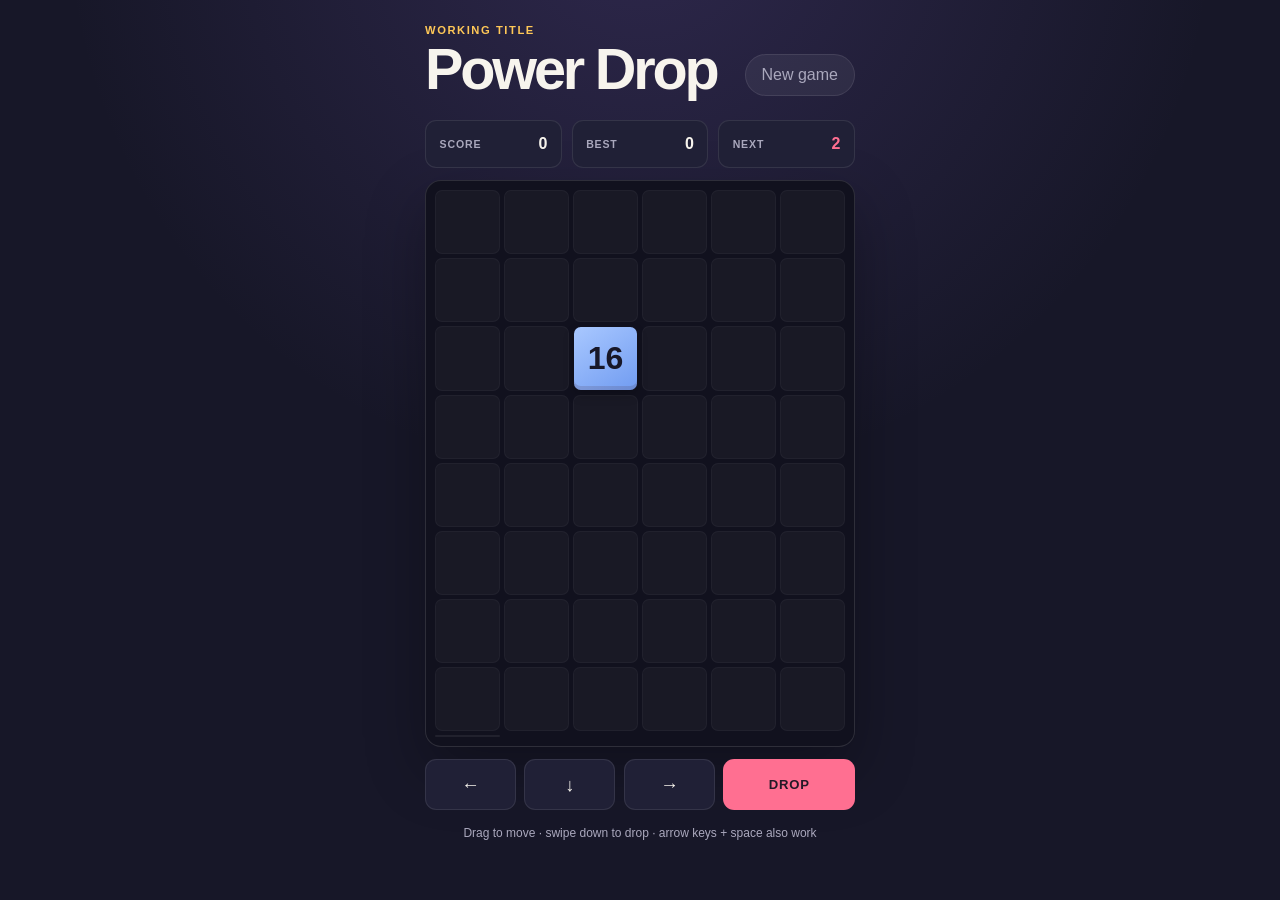
==== power-drop/index.html @ d5057af3 "Publish Power Drop game" ====
<!doctype html>
<html lang="en">
  <head>
    <meta charset="UTF-8" />
    <meta name="viewport" content="width=device-width, initial-scale=1.0, viewport-fit=cover" />
    <meta name="theme-color" content="#171728" />
    <meta name="description" content="A falling-number puzzle game with cascading merges." />
    <meta name="apple-mobile-web-app-capable" content="yes" />
    <meta name="apple-mobile-web-app-status-bar-style" content="black-translucent" />
    <meta name="apple-mobile-web-app-title" content="Power Drop" />
    <link rel="icon" href="/power-drop/favicon.ico" sizes="48x48" />
    <link rel="icon" href="/power-drop/icon.svg" type="image/svg+xml" />
    <link rel="apple-touch-icon" href="/power-drop/apple-touch-icon-180x180.png" />
    <title>Power Drop</title>
    <script type="module" crossorigin src="/power-drop/assets/index-DMX69eRk.js"></script>
    <link rel="stylesheet" crossorigin href="/power-drop/assets/index-l45l0Gf4.css">
  <link rel="manifest" href="/power-drop/manifest.webmanifest"></head>
  <body>
    <div id="root"></div>
  </body>
</html>
---- power-drop/assets/index-l45l0Gf4.css ----
:root{color:#f7f4ed;font-synthesis:none;text-rendering:optimizelegibility;--ink:#f7f4ed;--muted:#aaa8bd;--panel:#202036;--line:#ffffff17;--pink:#ff6f91;--yellow:#ffc857;background:#171728;font-family:Inter,ui-sans-serif,-apple-system,BlinkMacSystemFont,Segoe UI,sans-serif}*{box-sizing:border-box}html{background:#171728;min-width:320px;min-height:100%}body{background:radial-gradient(circle at 50% -10%,#765cbe3d,#0000 36rem),#171728;min-width:320px;min-height:100svh;margin:0}button{font:inherit}.app-shell{width:min(100% - 2rem,430px);padding:max(1.5rem, env(safe-area-inset-top)) 0 max(1.5rem, env(safe-area-inset-bottom));margin:0 auto}.game-header{justify-content:space-between;align-items:flex-end;gap:1rem;margin-bottom:1.5rem;display:flex}.eyebrow{color:var(--yellow);letter-spacing:.14em;text-transform:uppercase;margin:0 0 .35rem;font-size:.7rem;font-weight:800}h1{letter-spacing:-.055em;margin:0;font-size:clamp(2.2rem,11vw,3.6rem);line-height:.95}.game-header button{color:var(--muted);border:1px solid var(--line);cursor:pointer;background:#ffffff0f;border-radius:999px;padding:.7rem 1rem}.game-header button:hover,.game-header button:focus-visible{color:var(--ink);border-color:#ffffff40}.game-stats{grid-template-columns:repeat(3,1fr);gap:.6rem;margin-bottom:.75rem;display:grid}.game-stats>div{background:var(--panel);border:1px solid var(--line);border-radius:.7rem;justify-content:space-between;align-items:center;min-height:3rem;padding:.7rem .85rem;display:flex}.game-stats span{color:var(--muted);letter-spacing:.08em;text-transform:uppercase;font-size:.66rem;font-weight:750}.game-stats strong{font-size:1rem}.next-tile strong{color:var(--pink)}.board-wrap{background:#11111e;border:1px solid #ffffff1f;border-radius:1rem;padding:.55rem;box-shadow:0 24px 60px #0000004d}.game-board{--gap:4px;grid-template-columns:repeat(var(--columns), minmax(0, 1fr));grid-template-rows:repeat(var(--rows), minmax(0, 1fr));gap:var(--gap);aspect-ratio:3/4;touch-action:none;-webkit-user-select:none;user-select:none;width:100%;display:grid;position:relative}.board-cell{background:#ffffff09;border:1px solid #ffffff09;border-radius:.45rem;min-width:0}.number-tile{z-index:1;color:#231b2d;border-radius:.42rem;place-items:center;width:calc(100% - 2px);min-width:0;margin:1px;font-size:clamp(1.15rem,7vw,2rem);font-weight:850;line-height:1;animation:.15s ease-out tile-arrive;display:grid;overflow:hidden;box-shadow:inset 0 -4px #45253429,0 5px 12px #0003}.tile-2{background:linear-gradient(145deg, #ff9aaf, var(--pink))}.tile-4{color:#2b2315;background:linear-gradient(145deg, #ffdc83, var(--yellow))}.tile-8{color:#1c2630;background:linear-gradient(145deg,#83e6d4,#35c7b0)}.tile-16{color:#171728;background:linear-gradient(145deg,#a9c8ff,#719cf1)}.tile-32{background:linear-gradient(145deg,#c6a7ff,#9870ea)}.tile-64{background:linear-gradient(145deg,#ff9dcf,#e865aa)}.tile-128{color:#302013;background:linear-gradient(145deg,#ffb978,#ef814f);font-size:clamp(.95rem,5.5vw,1.65rem)}.tile-256{background:linear-gradient(145deg,#ff918c,#e45462);font-size:clamp(.95rem,5.5vw,1.65rem)}.tile-512{background:linear-gradient(145deg,#7c9dff,#526ed2);font-size:clamp(.95rem,5.5vw,1.65rem)}.tile-1024{background:linear-gradient(145deg,#b68cff,#774fc7);font-size:clamp(.75rem,4.7vw,1.35rem)}.tile-2048{color:#302409;background:linear-gradient(145deg,#ffe68a,#e9b938);font-size:clamp(.75rem,4.7vw,1.35rem);box-shadow:inset 0 -4px #4525341f,0 0 22px #ffc8577a}.number-tile:not(.tile-2):not(.tile-4):not(.tile-8):not(.tile-16):not(.tile-32):not(.tile-64){background:linear-gradient(145deg,#f7f4ed,#c9c4d6)}.active-tile{z-index:2}.settled-tile{z-index:1;animation-name:tile-settle;animation-duration:.26s}.game-board[data-cascade=true] .settled-tile{animation-name:cascade-settle;animation-duration:.44s;animation-timing-function:cubic-bezier(.2,.75,.25,1)}.game-over{z-index:5;text-align:center;-webkit-backdrop-filter:blur(5px);backdrop-filter:blur(5px);background:#11111ee6;border-radius:.65rem;grid-area:1/1/-1/-1;place-content:center;justify-items:center;padding:2rem;display:grid}.game-over p{color:var(--pink);letter-spacing:.12em;text-transform:uppercase;margin:0 0 .35rem;font-size:.7rem;font-weight:800}.game-over h2{margin:0 0 1.2rem;font-size:2rem}.win-screen{background:#201536ad}.win-screen p{color:var(--yellow);font-size:1rem}.game-over button,.game-controls button{color:var(--ink);background:var(--panel);border:1px solid var(--line);cursor:pointer}.game-over button{border-radius:999px;padding:.75rem 1.1rem}.game-controls{grid-template-columns:repeat(3,1fr) 1.45fr;gap:.55rem;margin-top:.75rem;display:grid}.game-controls button{touch-action:manipulation;border-radius:.7rem;min-height:3.2rem;font-size:1.15rem;font-weight:800}.game-controls .drop-control{color:#251926;background:var(--pink);text-transform:uppercase;letter-spacing:.06em;border-color:#0000;font-size:.82rem}.game-controls button:hover,.game-controls button:focus-visible,.game-over button:hover,.game-over button:focus-visible{border-color:var(--yellow)}:focus-visible{outline:2px solid var(--yellow);outline-offset:2px}.prototype-note{color:var(--muted);text-align:center;margin:1rem 0 0;font-size:.75rem}@keyframes tile-arrive{0%{opacity:.55;transform:scale(.82)}to{opacity:1;transform:scale(1)}}@keyframes tile-settle{0%{opacity:.55;transform:translateY(-12%)scale(.88)}70%{opacity:1;transform:translateY(0)scale(1.04)}to{opacity:1;transform:translateY(0)scale(1)}}@keyframes cascade-settle{0%{opacity:.25;transform:translateY(-32%)scale(.68)}58%{opacity:1;transform:translateY(0)scale(1.08)}to{opacity:1;transform:translateY(0)scale(1)}}@media (width<=390px){.app-shell{width:min(100% - 1.25rem,430px)}.game-header{margin-bottom:1rem}.game-header button{padding-inline:.8rem;font-size:.8rem}.game-stats{gap:.4rem}.game-stats>div{padding-inline:.65rem}}@media (height<=760px) and (orientation:landscape){.app-shell{width:min(100% - 2rem,360px);padding-block:1rem}.game-header{margin-bottom:.75rem}.prototype-note{display:none}}@media (prefers-reduced-motion:reduce){*,:before,:after{scroll-behavior:auto!important}.number-tile{animation:none}}
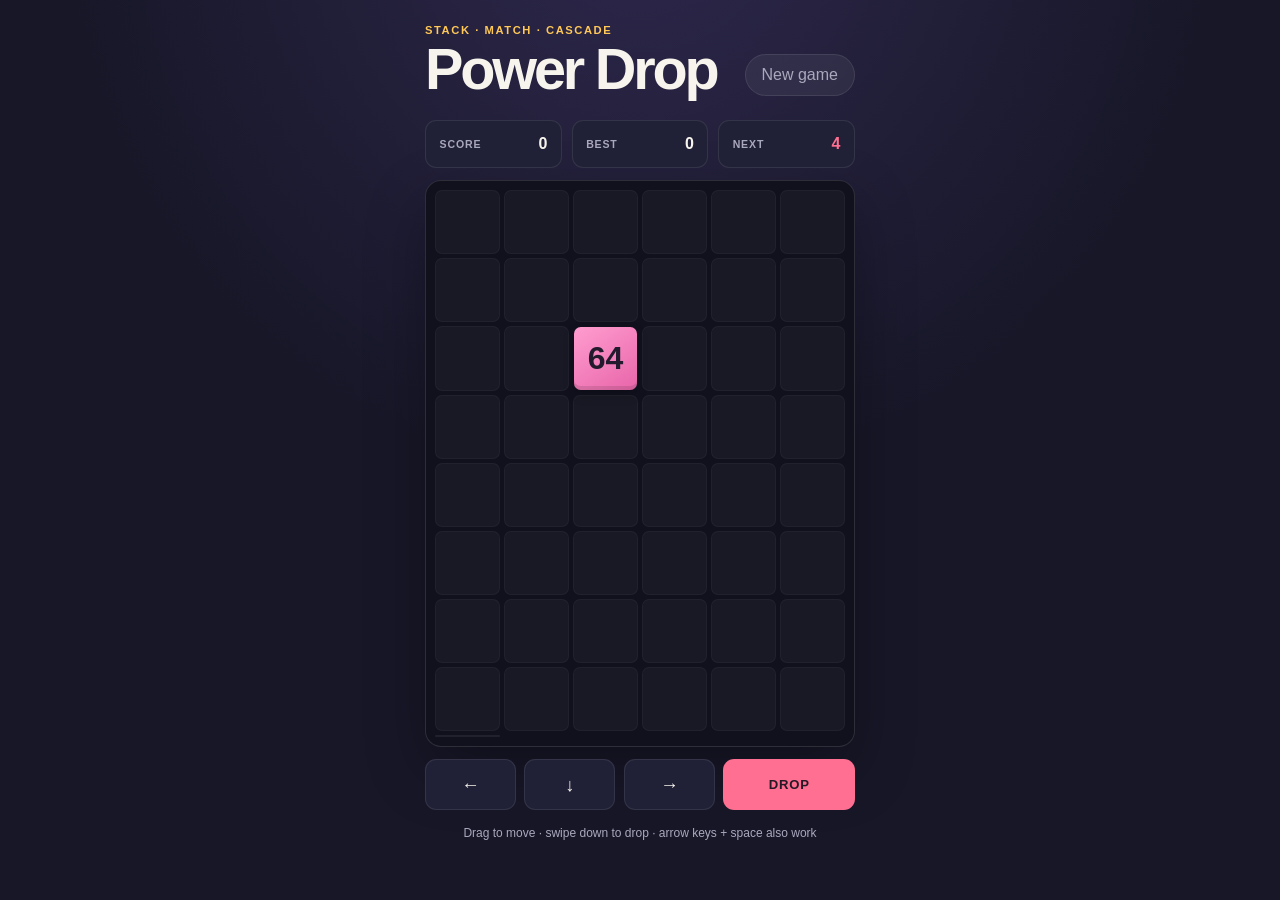
==== commit 77146f27: "Deploy updated Power Drop build" ====
--- a/power-drop/index.html
+++ b/power-drop/index.html
@@ -12,8 +12,8 @@
     <link rel="icon" href="/power-drop/icon.svg" type="image/svg+xml" />
     <link rel="apple-touch-icon" href="/power-drop/apple-touch-icon-180x180.png" />
     <title>Power Drop</title>
-    <script type="module" crossorigin src="/power-drop/assets/index-DMX69eRk.js"></script>
-    <link rel="stylesheet" crossorigin href="/power-drop/assets/index-l45l0Gf4.css">
+    <script type="module" crossorigin src="/power-drop/assets/index-DZmXVga7.js"></script>
+    <link rel="stylesheet" crossorigin href="/power-drop/assets/index-ymV2lhEJ.css">
   <link rel="manifest" href="/power-drop/manifest.webmanifest"></head>
   <body>
     <div id="root"></div>
--- a/power-drop/assets/index-ymV2lhEJ.css
+++ b/power-drop/assets/index-ymV2lhEJ.css
@@ -0,0 +1 @@
+:root{color:#f7f4ed;font-synthesis:none;text-rendering:optimizelegibility;--ink:#f7f4ed;--muted:#aaa8bd;--panel:#202036;--line:#ffffff17;--pink:#ff6f91;--yellow:#ffc857;background:#171728;font-family:Inter,ui-sans-serif,-apple-system,BlinkMacSystemFont,Segoe UI,sans-serif}*{box-sizing:border-box}html{background:#171728;min-width:320px;min-height:100%}body{background:radial-gradient(circle at 50% -10%,#765cbe3d,#0000 36rem),#171728;min-width:320px;min-height:100svh;margin:0}button{font:inherit}.app-shell{width:min(100% - 2rem,430px);padding:max(1.5rem, env(safe-area-inset-top)) 0 max(1.5rem, env(safe-area-inset-bottom));margin:0 auto}.game-header{justify-content:space-between;align-items:flex-end;gap:1rem;margin-bottom:1.5rem;display:flex}.eyebrow{color:var(--yellow);letter-spacing:.14em;text-transform:uppercase;margin:0 0 .35rem;font-size:.7rem;font-weight:800}h1{letter-spacing:-.055em;margin:0;font-size:clamp(2.2rem,11vw,3.6rem);line-height:.95}.game-header button{color:var(--muted);border:1px solid var(--line);cursor:pointer;background:#ffffff0f;border-radius:999px;padding:.7rem 1rem}.game-header button:hover,.game-header button:focus-visible{color:var(--ink);border-color:#ffffff40}.game-stats{grid-template-columns:repeat(3,1fr);gap:.6rem;margin-bottom:.75rem;display:grid}.game-stats>div{background:var(--panel);border:1px solid var(--line);border-radius:.7rem;justify-content:space-between;align-items:center;min-height:3rem;padding:.7rem .85rem;display:flex}.game-stats span{color:var(--muted);letter-spacing:.08em;text-transform:uppercase;font-size:.66rem;font-weight:750}.game-stats strong{font-size:1rem}.next-tile strong{color:var(--pink)}.board-wrap{background:#11111e;border:1px solid #ffffff1f;border-radius:1rem;padding:.55rem;box-shadow:0 24px 60px #0000004d}.game-board{--gap:4px;grid-template-columns:repeat(var(--columns), minmax(0, 1fr));grid-template-rows:repeat(var(--rows), minmax(0, 1fr));gap:var(--gap);aspect-ratio:3/4;touch-action:none;-webkit-user-select:none;user-select:none;width:100%;display:grid;position:relative}.board-cell{background:#ffffff09;border:1px solid #ffffff09;border-radius:.45rem;min-width:0}.number-tile{z-index:1;color:#231b2d;background:linear-gradient(145deg,#f7f4ed,#c9c4d6);border-radius:.42rem;place-items:center;width:calc(100% - 2px);min-width:0;margin:1px;font-size:clamp(1.15rem,7vw,2rem);font-weight:850;line-height:1;animation:.15s ease-out tile-arrive;display:grid;overflow:hidden;box-shadow:inset 0 -4px #45253429,0 5px 12px #0003}.tile-2{background:linear-gradient(145deg, #ff9aaf, var(--pink))}.tile-4{color:#2b2315;background:linear-gradient(145deg, #ffdc83, var(--yellow))}.tile-8{color:#1c2630;background:linear-gradient(145deg,#83e6d4,#35c7b0)}.tile-16{color:#171728;background:linear-gradient(145deg,#a9c8ff,#719cf1)}.tile-32{background:linear-gradient(145deg,#c6a7ff,#9870ea)}.tile-64{background:linear-gradient(145deg,#ff9dcf,#e865aa)}.tile-128{color:#302013;background:linear-gradient(145deg,#ffb978,#ef814f);font-size:clamp(.95rem,5.5vw,1.65rem)}.tile-256{background:linear-gradient(145deg,#ff918c,#e45462);font-size:clamp(.95rem,5.5vw,1.65rem)}.tile-512{background:linear-gradient(145deg,#7c9dff,#526ed2);font-size:clamp(.95rem,5.5vw,1.65rem)}.tile-1024{background:linear-gradient(145deg,#b68cff,#774fc7);font-size:clamp(.75rem,4.7vw,1.35rem)}.tile-2048{color:#302409;background:linear-gradient(145deg,#ffe68a,#e9b938);font-size:clamp(.75rem,4.7vw,1.35rem);box-shadow:inset 0 -4px #4525341f,0 0 22px #ffc8577a}.active-tile{z-index:2}.settled-tile{z-index:1;animation-name:tile-settle;animation-duration:.26s}.game-board[data-cascade=true] .settled-tile{animation-name:cascade-settle;animation-duration:.44s;animation-timing-function:cubic-bezier(.2,.75,.25,1)}.game-over{z-index:5;text-align:center;-webkit-backdrop-filter:blur(5px);backdrop-filter:blur(5px);background:#11111ee6;border-radius:.65rem;grid-area:1/1/-1/-1;place-content:center;justify-items:center;padding:2rem;display:grid}.game-over p{color:var(--pink);letter-spacing:.12em;text-transform:uppercase;margin:0 0 .35rem;font-size:.7rem;font-weight:800}.game-over h2{margin:0 0 1.2rem;font-size:2rem}.win-screen{-webkit-backdrop-filter:none;backdrop-filter:none;background:#20153661}.win-screen p{color:var(--yellow);font-size:1rem}.game-over button,.game-controls button{color:var(--ink);background:var(--panel);border:1px solid var(--line);cursor:pointer}.game-over button{border-radius:999px;padding:.75rem 1.1rem}.game-controls{grid-template-columns:repeat(3,1fr) 1.45fr;gap:.55rem;margin-top:.75rem;display:grid}.game-controls button{touch-action:manipulation;border-radius:.7rem;min-height:3.2rem;font-size:1.15rem;font-weight:800}.game-controls .drop-control{color:#251926;background:var(--pink);text-transform:uppercase;letter-spacing:.06em;border-color:#0000;font-size:.82rem}.game-controls button:hover,.game-controls button:focus-visible,.game-over button:hover,.game-over button:focus-visible{border-color:var(--yellow)}:focus-visible{outline:2px solid var(--yellow);outline-offset:2px}.prototype-note{color:var(--muted);text-align:center;margin:1rem 0 0;font-size:.75rem}@keyframes tile-arrive{0%{opacity:.55;transform:scale(.82)}to{opacity:1;transform:scale(1)}}@keyframes tile-settle{0%{opacity:.55;transform:translateY(-12%)scale(.88)}70%{opacity:1;transform:translateY(0)scale(1.04)}to{opacity:1;transform:translateY(0)scale(1)}}@keyframes cascade-settle{0%{opacity:.25;transform:translateY(-32%)scale(.68)}58%{opacity:1;transform:translateY(0)scale(1.08)}to{opacity:1;transform:translateY(0)scale(1)}}@media (width<=390px){.app-shell{width:min(100% - 1.25rem,430px)}.game-header{margin-bottom:1rem}.game-header button{padding-inline:.8rem;font-size:.8rem}.game-stats{gap:.4rem}.game-stats>div{padding-inline:.65rem}}@media (height<=760px) and (orientation:landscape){.app-shell{width:min(100% - 2rem,360px);padding-block:1rem}.game-header{margin-bottom:.75rem}.prototype-note{display:none}}@media (prefers-reduced-motion:reduce){*,:before,:after{scroll-behavior:auto!important}.number-tile{animation:none}}
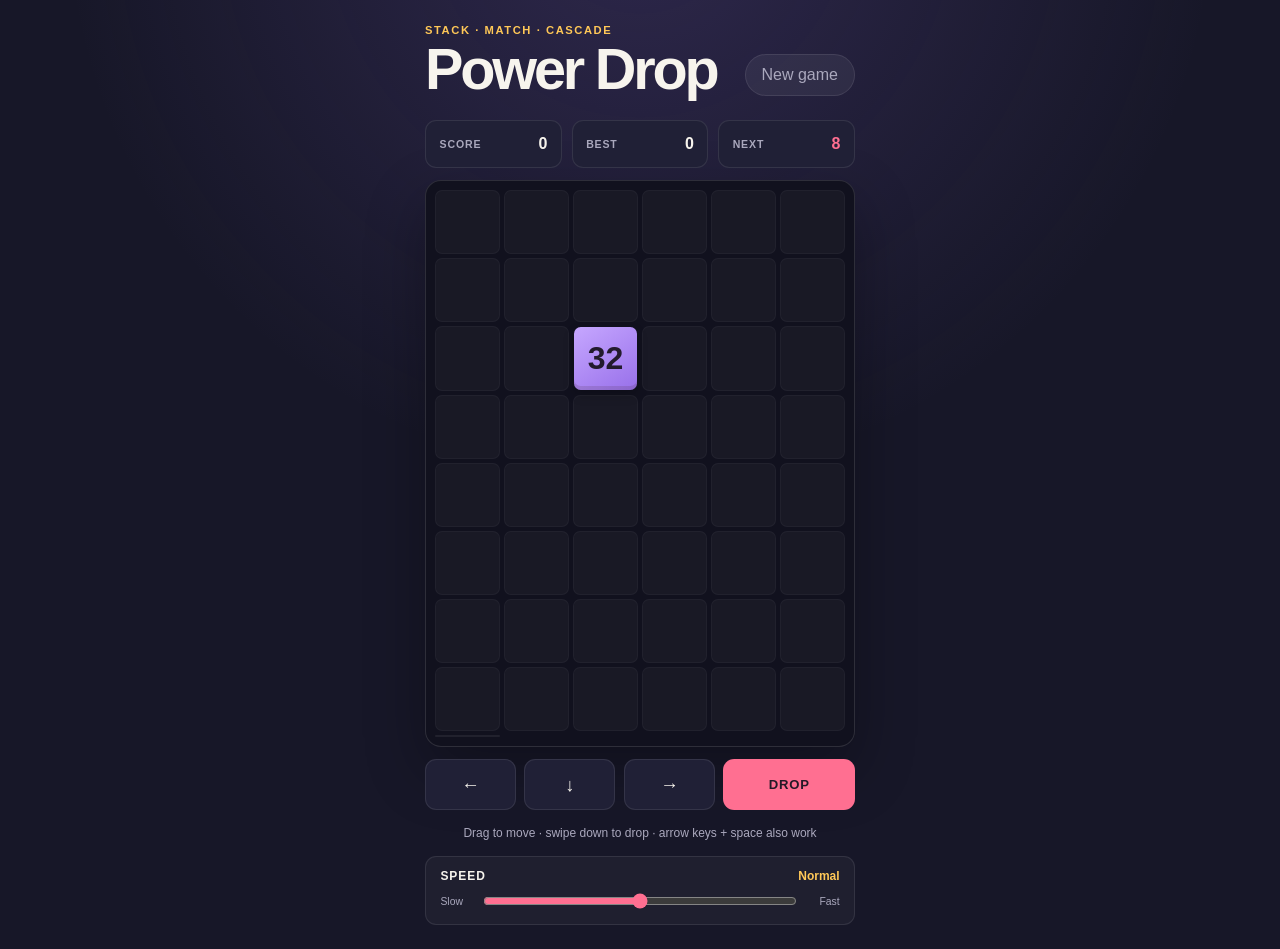
==== commit 7942574d: "Deploy Power Drop speed control" ====
--- a/power-drop/index.html
+++ b/power-drop/index.html
@@ -12,8 +12,8 @@
     <link rel="icon" href="/power-drop/icon.svg" type="image/svg+xml" />
     <link rel="apple-touch-icon" href="/power-drop/apple-touch-icon-180x180.png" />
     <title>Power Drop</title>
-    <script type="module" crossorigin src="/power-drop/assets/index-DZmXVga7.js"></script>
-    <link rel="stylesheet" crossorigin href="/power-drop/assets/index-ymV2lhEJ.css">
+    <script type="module" crossorigin src="/power-drop/assets/index-BVVhPke5.js"></script>
+    <link rel="stylesheet" crossorigin href="/power-drop/assets/index-CLL1RerO.css">
   <link rel="manifest" href="/power-drop/manifest.webmanifest"></head>
   <body>
     <div id="root"></div>
--- a/power-drop/assets/index-CLL1RerO.css
+++ b/power-drop/assets/index-CLL1RerO.css
@@ -0,0 +1 @@
+:root{color:#f7f4ed;font-synthesis:none;text-rendering:optimizelegibility;--ink:#f7f4ed;--muted:#aaa8bd;--panel:#202036;--line:#ffffff17;--pink:#ff6f91;--yellow:#ffc857;background:#171728;font-family:Inter,ui-sans-serif,-apple-system,BlinkMacSystemFont,Segoe UI,sans-serif}*{box-sizing:border-box}html{background:#171728;min-width:320px;min-height:100%}body{background:radial-gradient(circle at 50% -10%,#765cbe3d,#0000 36rem),#171728;min-width:320px;min-height:100svh;margin:0}button{font:inherit}.app-shell{width:min(100% - 2rem,430px);padding:max(1.5rem, env(safe-area-inset-top)) 0 max(1.5rem, env(safe-area-inset-bottom));margin:0 auto}.game-header{justify-content:space-between;align-items:flex-end;gap:1rem;margin-bottom:1.5rem;display:flex}.eyebrow{color:var(--yellow);letter-spacing:.14em;text-transform:uppercase;margin:0 0 .35rem;font-size:.7rem;font-weight:800}h1{letter-spacing:-.055em;margin:0;font-size:clamp(2.2rem,11vw,3.6rem);line-height:.95}.game-header button{color:var(--muted);border:1px solid var(--line);cursor:pointer;background:#ffffff0f;border-radius:999px;padding:.7rem 1rem}.game-header button:hover,.game-header button:focus-visible{color:var(--ink);border-color:#ffffff40}.game-stats{grid-template-columns:repeat(3,1fr);gap:.6rem;margin-bottom:.75rem;display:grid}.game-stats>div{background:var(--panel);border:1px solid var(--line);border-radius:.7rem;justify-content:space-between;align-items:center;min-height:3rem;padding:.7rem .85rem;display:flex}.game-stats span{color:var(--muted);letter-spacing:.08em;text-transform:uppercase;font-size:.66rem;font-weight:750}.game-stats strong{font-size:1rem}.next-tile strong{color:var(--pink)}.board-wrap{background:#11111e;border:1px solid #ffffff1f;border-radius:1rem;padding:.55rem;box-shadow:0 24px 60px #0000004d}.game-board{--gap:4px;grid-template-columns:repeat(var(--columns), minmax(0, 1fr));grid-template-rows:repeat(var(--rows), minmax(0, 1fr));gap:var(--gap);aspect-ratio:3/4;touch-action:none;-webkit-user-select:none;user-select:none;width:100%;display:grid;position:relative}.board-cell{background:#ffffff09;border:1px solid #ffffff09;border-radius:.45rem;min-width:0}.number-tile{z-index:1;color:#231b2d;background:linear-gradient(145deg,#f7f4ed,#c9c4d6);border-radius:.42rem;place-items:center;width:calc(100% - 2px);min-width:0;margin:1px;font-size:clamp(1.15rem,7vw,2rem);font-weight:850;line-height:1;animation:.15s ease-out tile-arrive;display:grid;overflow:hidden;box-shadow:inset 0 -4px #45253429,0 5px 12px #0003}.tile-2{background:linear-gradient(145deg, #ff9aaf, var(--pink))}.tile-4{color:#2b2315;background:linear-gradient(145deg, #ffdc83, var(--yellow))}.tile-8{color:#1c2630;background:linear-gradient(145deg,#83e6d4,#35c7b0)}.tile-16{color:#171728;background:linear-gradient(145deg,#a9c8ff,#719cf1)}.tile-32{background:linear-gradient(145deg,#c6a7ff,#9870ea)}.tile-64{background:linear-gradient(145deg,#ff9dcf,#e865aa)}.tile-128{color:#302013;background:linear-gradient(145deg,#ffb978,#ef814f);font-size:clamp(.95rem,5.5vw,1.65rem)}.tile-256{background:linear-gradient(145deg,#ff918c,#e45462);font-size:clamp(.95rem,5.5vw,1.65rem)}.tile-512{background:linear-gradient(145deg,#7c9dff,#526ed2);font-size:clamp(.95rem,5.5vw,1.65rem)}.tile-1024{background:linear-gradient(145deg,#b68cff,#774fc7);font-size:clamp(.75rem,4.7vw,1.35rem)}.tile-2048{color:#302409;background:linear-gradient(145deg,#ffe68a,#e9b938);font-size:clamp(.75rem,4.7vw,1.35rem);box-shadow:inset 0 -4px #4525341f,0 0 22px #ffc8577a}.active-tile{z-index:2}.settled-tile{z-index:1;animation-name:tile-settle;animation-duration:.26s}.game-board[data-cascade=true] .settled-tile{animation-name:cascade-settle;animation-duration:.44s;animation-timing-function:cubic-bezier(.2,.75,.25,1)}.game-over{z-index:5;text-align:center;-webkit-backdrop-filter:blur(5px);backdrop-filter:blur(5px);background:#11111ee6;border-radius:.65rem;grid-area:1/1/-1/-1;place-content:center;justify-items:center;padding:2rem;display:grid}.game-over p{color:var(--pink);letter-spacing:.12em;text-transform:uppercase;margin:0 0 .35rem;font-size:.7rem;font-weight:800}.game-over h2{margin:0 0 1.2rem;font-size:2rem}.win-screen{-webkit-backdrop-filter:none;backdrop-filter:none;background:#20153661}.win-screen p{color:var(--yellow);font-size:1rem}.game-over button,.game-controls button{color:var(--ink);background:var(--panel);border:1px solid var(--line);cursor:pointer}.game-over button{border-radius:999px;padding:.75rem 1.1rem}.game-controls{grid-template-columns:repeat(3,1fr) 1.45fr;gap:.55rem;margin-top:.75rem;display:grid}.game-controls button{touch-action:manipulation;border-radius:.7rem;min-height:3.2rem;font-size:1.15rem;font-weight:800}.game-controls .drop-control{color:#251926;background:var(--pink);text-transform:uppercase;letter-spacing:.06em;border-color:#0000;font-size:.82rem}.game-controls button:hover,.game-controls button:focus-visible,.game-over button:hover,.game-over button:focus-visible{border-color:var(--yellow)}:focus-visible{outline:2px solid var(--yellow);outline-offset:2px}.prototype-note{color:var(--muted);text-align:center;margin:1rem 0 0;font-size:.75rem}.speed-control{border:1px solid var(--line);background:#ffffff09;border-radius:.7rem;margin-top:1rem;padding:.75rem .9rem .8rem}.speed-heading,.speed-slider-row{align-items:center;display:flex}.speed-heading{justify-content:space-between;margin-bottom:.5rem}.speed-heading label{letter-spacing:.08em;text-transform:uppercase;font-size:.75rem;font-weight:800}.speed-heading output{color:var(--yellow);font-size:.75rem;font-weight:750}.speed-slider-row{gap:.65rem}.speed-slider-row span{width:2rem;color:var(--muted);font-size:.65rem}.speed-slider-row span:last-child{text-align:right}.speed-slider-row input{min-width:0;height:1.25rem;accent-color:var(--pink);cursor:pointer;flex:1;margin:0}@keyframes tile-arrive{0%{opacity:.55;transform:scale(.82)}to{opacity:1;transform:scale(1)}}@keyframes tile-settle{0%{opacity:.55;transform:translateY(-12%)scale(.88)}70%{opacity:1;transform:translateY(0)scale(1.04)}to{opacity:1;transform:translateY(0)scale(1)}}@keyframes cascade-settle{0%{opacity:.25;transform:translateY(-32%)scale(.68)}58%{opacity:1;transform:translateY(0)scale(1.08)}to{opacity:1;transform:translateY(0)scale(1)}}@media (width<=390px){.app-shell{width:min(100% - 1.25rem,430px)}.game-header{margin-bottom:1rem}.game-header button{padding-inline:.8rem;font-size:.8rem}.game-stats{gap:.4rem}.game-stats>div{padding-inline:.65rem}}@media (height<=760px) and (orientation:landscape){.app-shell{width:min(100% - 2rem,360px);padding-block:1rem}.game-header{margin-bottom:.75rem}.prototype-note{display:none}.speed-control{margin-top:.75rem}}@media (prefers-reduced-motion:reduce){*,:before,:after{scroll-behavior:auto!important}.number-tile{animation:none}}
